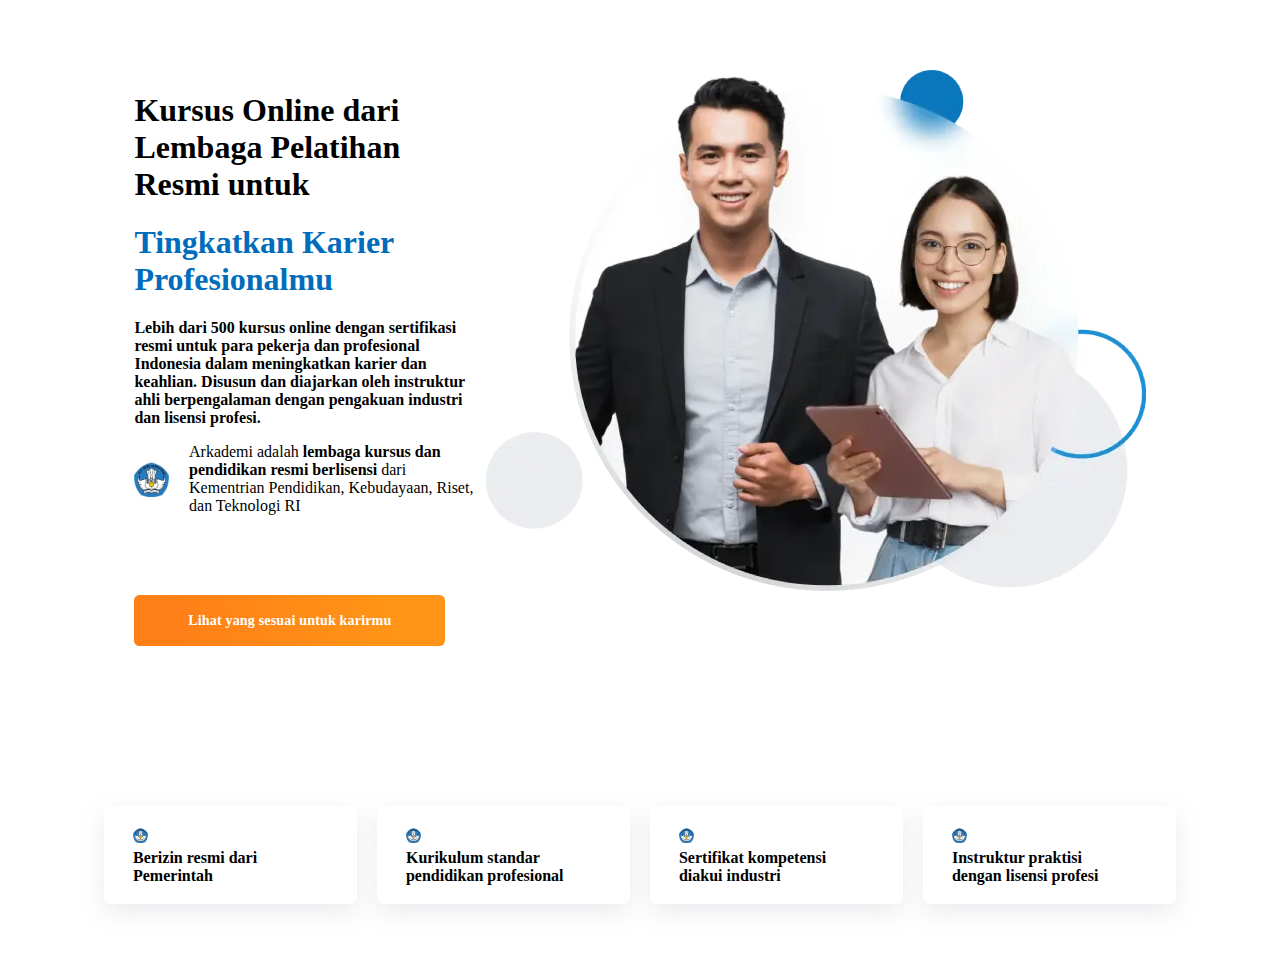
==== index.html @ f57e71fd "adding files" ====
<!DOCTYPE html>
<html lang="en">
<head>
    <meta charset="UTF-8">
    <meta http-equiv="X-UA-Compatible" content="IE=edge">
    <meta name="viewport" content="width=device-width, initial-scale=1.0">
    <title>ARKADEMI | Kursus Online Bersertifikat #1</title>
    <link rel="stylesheet" href="./styles.css">
</head>
<body>
    <div class="container">
        <div>
            <h1>Kursus Online dari<br>
                Lembaga Pelatihan Resmi untuk</h1>
            <h1 class="text-blue">Tingkatkan Karier Profesionalmu</h1>
            <b>Lebih dari 500 kursus online dengan sertifikasi resmi untuk para pekerja dan profesional Indonesia dalam meningkatkan
                karier dan keahlian. Disusun dan diajarkan oleh instruktur ahli berpengalaman dengan pengakuan industri dan lisensi
                profesi.</b>
            
            <div class="sub-container">
                <img src="./icon-pendidikan.png" width="35" height="35" />
                <p class="desc">Arkademi adalah <b>lembaga kursus dan pendidikan resmi berlisensi</b> dari Kementrian Pendidikan, Kebudayaan,
                    Riset, dan
                    Teknologi RI</p>
            </div>
            <button>
                Lihat yang sesuai untuk karirmu
            </button>
        </div>
        <div>
            <img class="image" src="./image-new-hero-comp.c0ee2441.png" />
        </div>
    </div>

    <div class="box-container">
        <div class="box">
            <img src="./icon-pendidikan.png" width="15" height="15" />
            <b>Berizin resmi dari Pemerintah</b>
        </div>
        <div class="box">
            <img src="./icon-pendidikan.png" width="15" height="15" />
            <b>Kurikulum standar pendidikan profesional</b>
        </div>
        <div class="box">
            <img src="./icon-pendidikan.png" width="15" height="15" />
            <b>Sertifikat kompetensi diakui industri</b>
        </div>
        <div class="box">
            <img src="./icon-pendidikan.png" width="15" height="15" />
            <b>Instruktur praktisi dengan lisensi profesi</b>
        </div>
    </div>
</body>
</html>
---- styles.css ----
.text-blue {
    color: #006cbb;
}

.container {
    display: flex;
    justify-content: space-between;
    position: relative;
    padding-top: 4.857vw;
    padding-bottom: 12.545vw;
    margin: auto;
    width: 80%;
    z-index: 1;
}

.sub-container {
    display: flex;
    align-items: center;
}

.desc {
    margin-left: 20px;
}

button {
    background: linear-gradient(261.28deg, #ff9417 18.17%, #ff8017 84.69%);
    border-radius: 0.429vw;
    border: none;
    outline: none;
    min-width: 24.285vw;
    height: 3.932vw;
    display: flex;
    justify-content: center;
    align-items: center;
    gap: 0.701vw;
    font-family: Montserrat;
    font-weight: 800;
    font-size: 1.097vw;
    line-height: 1.357vw;
    letter-spacing: .013vw;
    color: #fff;
    margin-top: 4rem;
}

.box {
    display: flex;
    flex-direction: column;
    background: #fff;
    border-radius: 0.556vw;
    padding: 1.654vw 3.458vw 1.544vw 2.264vw;
    gap: 6px;
    max-width: 18.74vw;
    width: 25%;
    /* border: 1px solid black; */
    box-shadow: rgba(149, 157, 165, 0.2) 0px 8px 24px;
    margin-bottom: 4rem;

}

.box-container {
    display: flex;
    justify-content: space-between;
    margin-left: 6rem;
    margin-right: 6rem;
    gap: 20px;
}

@media only screen and (max-width: 600px){
    .box-container, .container{
        flex-direction: column;
    }
    .image{
        /* width: 400px; */
        display: none;
    }
    .box{
        width: 100%;
    }
}
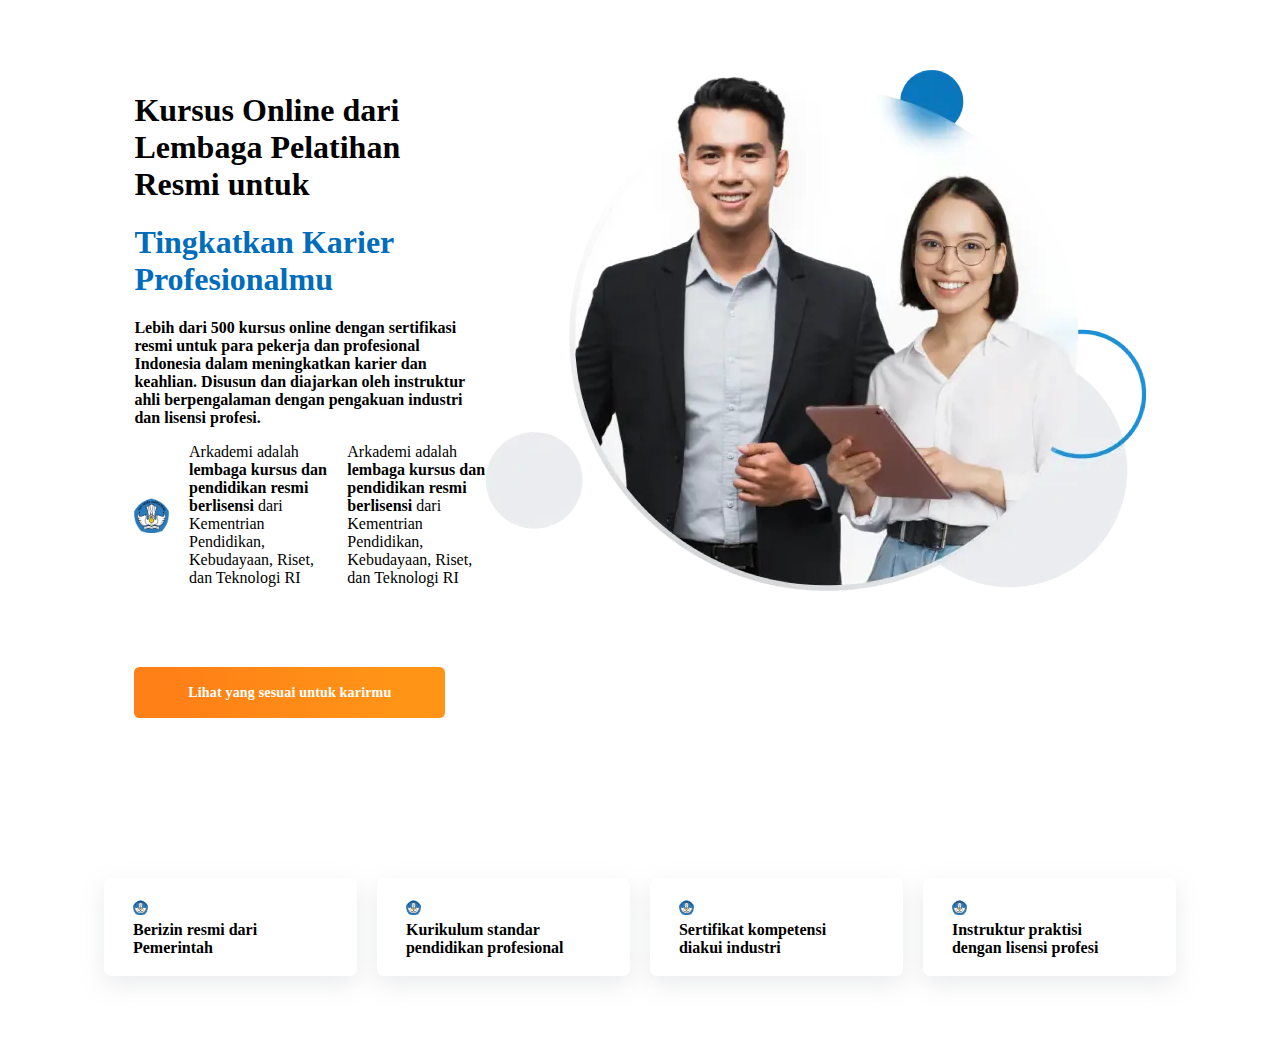
==== commit 18d4ecb8: "change the description of sub-container" ====
--- a/index.html
+++ b/index.html
@@ -20,6 +20,10 @@
             <div class="sub-container">
                 <img src="./icon-pendidikan.png" width="35" height="35" />
                 <p class="desc">Arkademi adalah <b>lembaga kursus dan pendidikan resmi berlisensi</b> dari Kementrian Pendidikan, Kebudayaan,
+                    Riset, dan
+                    Teknologi RI</p>
+                <p class="desc">Arkademi adalah <b>lembaga kursus dan pendidikan resmi berlisensi</b> dari Kementrian Pendidikan,
+                    Kebudayaan,
                     Riset, dan
                     Teknologi RI</p>
             </div>
